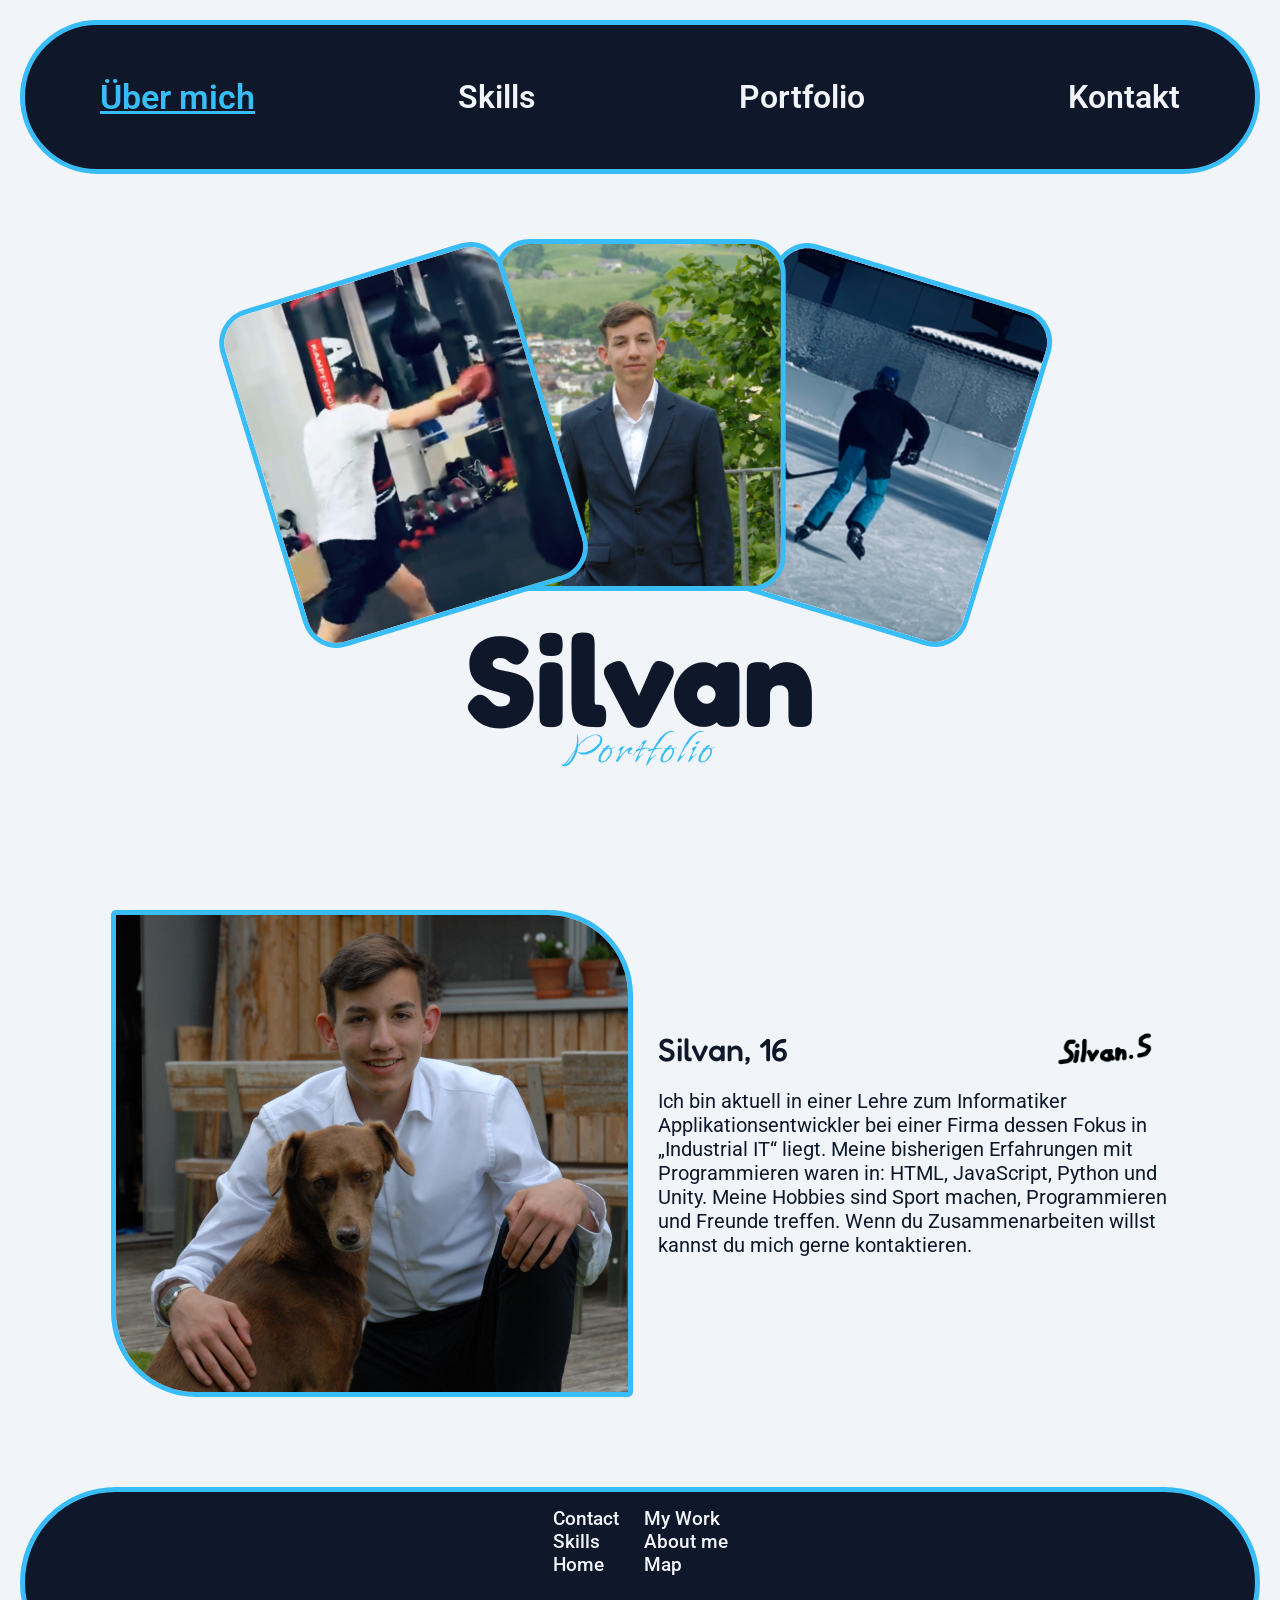
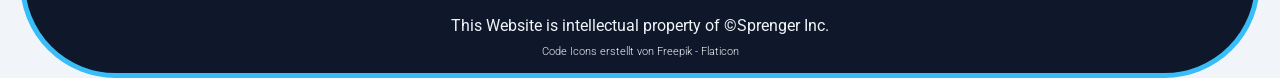
==== index.html @ a29e8972 "Fixed Images" ====
<!DOCTYPE html>
<html lang="en">
<head>
    <meta charset="UTF-8">
    <meta name="viewport" content="width=device-width, initial-scale=1.0">
    <title>Portfolio</title>
    <!-- <link rel="icon" type="image/x-icon" href="images/favicon.ico"> -->
    <link rel="icon" type="image/x-icon" href="images/favicon.png">

    <link rel="preconnect" href="https://fonts.googleapis.com">
    <link rel="preconnect" href="https://fonts.gstatic.com" crossorigin>
    <link href="https://fonts.googleapis.com/css2?family=Inter:ital,opsz,wght@0,14..32,100..900;1,14..32,100..900&family=Roboto:ital,wght@0,100..900;1,100..900&display=swap" rel="stylesheet">
    
    <link rel="preconnect" href="https://fonts.googleapis.com">
    <link rel="preconnect" href="https://fonts.gstatic.com" crossorigin>
    <link href="https://fonts.googleapis.com/css2?family=Inter:ital,opsz,wght@0,14..32,100..900;1,14..32,100..900&family=Island+Moments&family=Roboto:ital,wght@0,100..900;1,100..900&display=swap" rel="stylesheet">

    <link rel="preconnect" href="https://fonts.googleapis.com">
    <link rel="preconnect" href="https://fonts.gstatic.com" crossorigin>
    <link href="https://fonts.googleapis.com/css2?family=Fredoka:wght@300..700&display=swap" rel="stylesheet">

    <link rel="stylesheet" href="styles.css">
</head>
<body class="body">
    <div class="inner-body">
        <header class="header">
            <nav class="inner-header">
                <div class="nav-item-div">
                    <a class="a-link" href="index.html">
                        <span class="a-text highlighted-a-text">
                            Über mich
                        </span>
                    </a>
                </div>
                <div class="nav-item-div">
                    <a class="a-link" href="skills.html">
                        <span class="a-text">
                            Skills
                        </span>
                    </a>
                </div>
                <div class="nav-item-div">
                    <a class="a-link" href="portfolio.html">
                        <span class="a-text">
                            Portfolio
                        </span>
                    </a>
                </div>
                <div class="nav-item-div">
                    <a class="a-link" href="contact.html">
                        <span class="a-text">
                            Kontakt
                        </span>
                    </a>
                </div>
            </nav>
        </header>
        <main class="main">
            <div class="container">
                <div class="main-images-div">
                    <img class="image image-nr-1" alt="Guy is Boxing" src="/images/boxing-guy.PNG"> 
                    <img class="image image-nr-2" alt="Guy doing Public Relations" src="/images/guy-with-suit.png">
                    <img class="image image-nr-3" alt="Guy is playing Ice Hockey" src="/images/guy-iceskating.PNG">
                </div>
                <div class="title-subtitle-div">
                    <span class="main-title">Silvan</span>
                    <span class="main-subtitle">Portfolio</span>
                </div>
            </div>

            <div class="container container-2">
                <div class="inner-container-2">
                    <img class="container-2-image-with-dogs" alt="Guy with beautiful Dog" src="images/Screenshot 2026-05-21 190339.png">
                    <div class="title-signature-text-div">
                        <div class="title-signature-div">
                            <span class="text-title-span">Silvan, 16</span>
                            <img class="signature-img" alt="Guys awesome Signature" src="images/IMG_4884.PNG">
                        </div>
                        <p class="main-paragraph">
                            Ich bin aktuell in einer Lehre zum Informatiker Applikationsentwickler bei einer Firma dessen Fokus in „Industrial IT“ liegt. Meine bisherigen Erfahrungen mit Programmieren waren in: HTML, JavaScript, Python und Unity. Meine Hobbies sind Sport machen, Programmieren und Freunde treffen. Wenn du Zusammenarbeiten willst kannst du mich gerne kontaktieren.
                        </p>
                    </div>
                </div>
            </div>
        </main>
        <footer class="footer">
            <div class="inner-footer">
                <div class="footer-left">
                    <a class="footer-link" href="#">
                        <span class="footer-link-text">
                            Contact
                        </span>
                    </a>
                    <a class="footer-link" href="#">
                        <span class="footer-link-text">
                            Skills
                        </span>
                    </a>
                    <a class="footer-link" href="#">
                        <span class="footer-link-text">
                            Home
                        </span>
                    </a>
                </div>
                <div class="footer-right">
                    <a class="footer-link" href="#">
                        <span class="footer-link-text">
                            My Work
                        </span>
                    </a>
                    <a class="footer-link" href="#">
                        <span class="footer-link-text">
                            About me
                        </span>
                    </a>
                    <a class="footer-link" href="#">
                        <span class="footer-link-text">
                            Map
                        </span>
                    </a>
                </div>
            </div>

            <div class="trademarks-div">
                <span class="copyright">This Website is intellectual property of &copy;Sprenger Inc.</span>
                <a class="flaticon-link" href="https://www.flaticon.com/de/kostenlose-icons/code" title="code Icons">Code Icons erstellt von Freepik - Flaticon</a>
            </div>
        </footer>
    </div>
</body>
</html>
---- styles.css ----
:root {
    --black: #0F172A;
    --gray: #1E293B;
    --blue: #334155;
    --light-blue: #38BDF8;
    --white: #F1F5F9;
}

::-moz-selection {

    background-color: var(--light-blue);
    /* background-color: var(--light-blue); */
    color: #000;
    text-shadow: none;
}

::selection {

    background-color: var(--light-blue);
    /* background-color: var(--light-blue); */
    color: #000;
    text-shadow: none;
}

.body {
    font-family: 'Roboto', sans-serif;
    background-color: var(--white);
    color: var(--black);
    height: 100%;
    margin: 0;

    display: flex;
    flex-direction: column;

}

.inner-body {
    min-height: 100vh;
    display: flex;
    flex-direction: column;
    justify-content: space-between;
    padding-top: 20px;
    padding-right: 20px;
    padding-left: 20px;
}

.header {
    display: flex;
    flex-direction: column;
    justify-content: center;
    align-items: center;
    background-color: var(--black);
    color: var(--white);
    /* padding: 25px; */
    /* height: 13.55vh; */
    height: 16vh;
    padding: 0px;
    border-radius: 42px;
    border: solid 5px var(--light-blue);
}

.inner-header {
    display: flex;
    flex-direction: row;
    justify-content: space-between;
    width: 100%;
}

.nav-item-div:first-child {
    padding-left: 75px;
}

.nav-item-div:last-child {
    padding-right: 75px;
}

.nav-item-div {
    padding: 5px;
}

.a-link {
    color: var(--white);
    text-decoration: none;
    text-decoration-color: var(--white);
    text-decoration-style: solid;
    text-decoration-thickness: 1px; 

    transition: all .3s ease;
}
.a-link:hover {
    text-decoration: underline;
}

.a-text {
    color: var(--white);
    font-size: 2rem;
    font-weight: 600;
}

.highlighted-a-text {
    color: var(--light-blue);
    text-decoration: underline;
    font-weight: 600;
    font-size: 2.1rem;
}

.main {
    display: flex;
    flex-direction: column;
    justify-content: center;
    align-items: center;

    width: 100%;
    background-color: var(--white);
    
    cursor: url('images/cursor.png'), auto;
}

.container {
    display: flex;
    flex-direction: column;
    justify-content: center;
    align-items: center;
    width: 100%;

    margin-top: 5px;
    margin-bottom: 40px;
}

.main-images-div {
    display: flex;
    flex-direction: row;
    justify-content: center;
    align-items: center;
    position: relative;
    max-width: 800px;
    /* height: 300px; */
    min-height: 45vh;
    
    margin-top: 50px;
    /* margin: 60px auto; */
}

.image {
    height: 38vh;
    width: auto;
    position: absolute;
    border: solid 5px var(--light-blue);
    border-radius: 35px;
    object-fit: contain;
    /* transform-origin: bottom center; */
}

/* Left image */
.image-nr-1 {
    /* height: 33vh;
    width: 26.91vw;
    object-fit: contain;*/

    /* border-radius: 75px; */
    left: 50%;
    transform: translateX(-130%) rotate(-17deg);
    top: 40px;
    z-index: 3;
}

/* Middle image */
.image-nr-2 {
    /* height: 33vh;
    width: 26.91vw; 
    object-fit: contain;*/

    /* border-radius: 75px; */
    left: 50%;
    transform: translateX(-50%) rotate(0deg);
    top: 10px;
    z-index: 2;
}

/* Right image */
.image-nr-3 {
    /* height: 33vh;
    width: 26.91vw; 
    object-fit: contain;*/

    /* border-radius: 75px; */
    left: 50%;
    transform: translateX(30%) rotate(17deg);
    top: 40px;
    z-index: 1;
}

.title-subtitle-div {
    display: flex;
    flex-direction: column;
    justify-content: center;
    align-items: center;
}

.main-title {
    font-family: "Fredoka";
    font-size: 8rem;
    line-height: 0.7;
    font-weight: 700;
}

.main-subtitle {
    font-family: "Island Moments", cursive;
    font-size: 3.5rem;
    font-weight: 400;
    line-height: 1;
    letter-spacing: 0.02em;
    color: var(--light-blue);
}

.container-2 {
    margin-top: 10vh;
    margin-bottom: 10vh;
}

.inner-container-2 {
    display: flex;
    flex-direction: row;
    justify-content: center;
    align-items: center;
    gap: 25px;
}

.container-2-image-with-dogs {
    width: 40vw;
    max-width: 650px;
    height: auto;

    border-radius: 5px 85px 5px 85px;
    border: solid 5px var(--light-blue);
}

.title-signature-text-div {
    display: flex;
    flex-direction: column;
    justify-content: center;
    align-items: center;

    width: 40vw;
    height: auto;
}

.title-signature-div {
    display: flex;
    flex-direction: row;
    justify-content: space-between;
    align-items: center;

    width: 100%;
}

.text-title-span {
    font-family: "Fredoka";
    font-size: 2rem;
    font-weight: 500;
}


.signature-img {
    width: 100px;
    height: auto;
    margin-right: 15px;
}

.main-paragraph {
    font-size: 1.25rem;
}

.footer {
    background-color: var(--black);
    color: var(--white);
    padding: 15px 25px 0px 25px;
    border-radius: 50px 50px 0px 0px;
    border: solid 5px var(--light-blue);
    gap: 25px;

    display: flex;
    flex-direction: column;
    justify-content: center;
    align-items: center;
}

.inner-footer {
    display: flex;
    flex-direction: row;
    justify-content: center;
    gap: 25px;
}

.footer-left {
    display: flex;
    flex-direction: column;
    justify-content: flex-end;
}

.footer-right {
    display: flex;
    flex-direction: column;
    justify-content: flex-start;
}

.trademarks-div {
    display: flex;
    flex-direction: column;
    justify-content: center;
    align-items: center;
    margin: 15px;
}

.flaticon-link {
    color: var(--white);
    font-size: 0.7rem;
    font-weight: 300;
    text-decoration: none;
}

.copyright {
    color: var(--white);
    padding-bottom: 10px;

    text-align: center;
}

.footer-link {
    text-decoration: none;
}

.footer-link-text {
    color: var(--white);
    font-size: 1.2rem;
    font-weight: 500;
}

@media (orientation: landscape) {
    .header {
        border-radius: 100px;
    }

    .inner-header {
        display: flex;
        flex-direction: row;
        justify-content: space-between;
        align-items: center;
    }

    .nav-item-div:first-child {
        padding-left: 75px;
    }
    
    .nav-item-div:last-child {
        padding-right: 75px;
    }


    .footer {
        border-radius: 100px;
    }

    .inner-footer {
        display: flex;
        flex-direction: row;
        justify-content: center;
        align-items: center;
    }
}

@media (orientation: portrait) {
    .header {
        border-radius: 50px;
        height: auto;
    }

    .inner-header {
        display: flex;
        flex-direction: column;
        justify-content: center;
        align-items: center;
    }

    .nav-item-div:first-child {
        padding-left: 0px;
    }
    
    .nav-item-div:last-child {
        padding-right: 0px;
    }

    /* .main-images-div {
        display: flex;
        flex-direction: column;
        justify-content: center;
        align-items: center;
        position: relative;
        width: 100%;

        gap: 20px;
    }

    .image {
        position: static;
        height: 38vh;
        width: auto;
    }

    .image-nr-1,
    .image-nr-2,
    .image-nr-3 {
        left: 0%;
        transform: translateX(0%) rotate(0deg);
        top: 0px;
        z-index: 0;
    } */


    .main-images-div {
        position: relative;
        width: 100%;
        height: 75vh;

        display: flex;
        justify-content: center;
        align-items: center;
    }

    .image {
        position: absolute;
        height: 32vh;
        width: auto;
        transform-origin: bottom center;
    }


    .image-nr-1 {
        left: 50%;
        top: 0%;
        transform: translateX(-50%) rotate(0deg);
        z-index: 1;
    }

    .image-nr-2 {
        left: 50%;
        top: 25%;
        transform: translateX(-50%) rotate(0deg);
        z-index: 2;
    }

    .image-nr-3 {
        left: 50%;
        top: 50%;
        transform: translateX(-50%) rotate(0deg);
        z-index: 3;
    }

    .inner-container-2 {
        display: flex;
        flex-direction: column;
    }

    .footer {
        border-radius: 100px;
    }

    .inner-footer {
        display: flex;
        flex-direction: row;
        justify-content: center;
        align-items: center;
    }
}
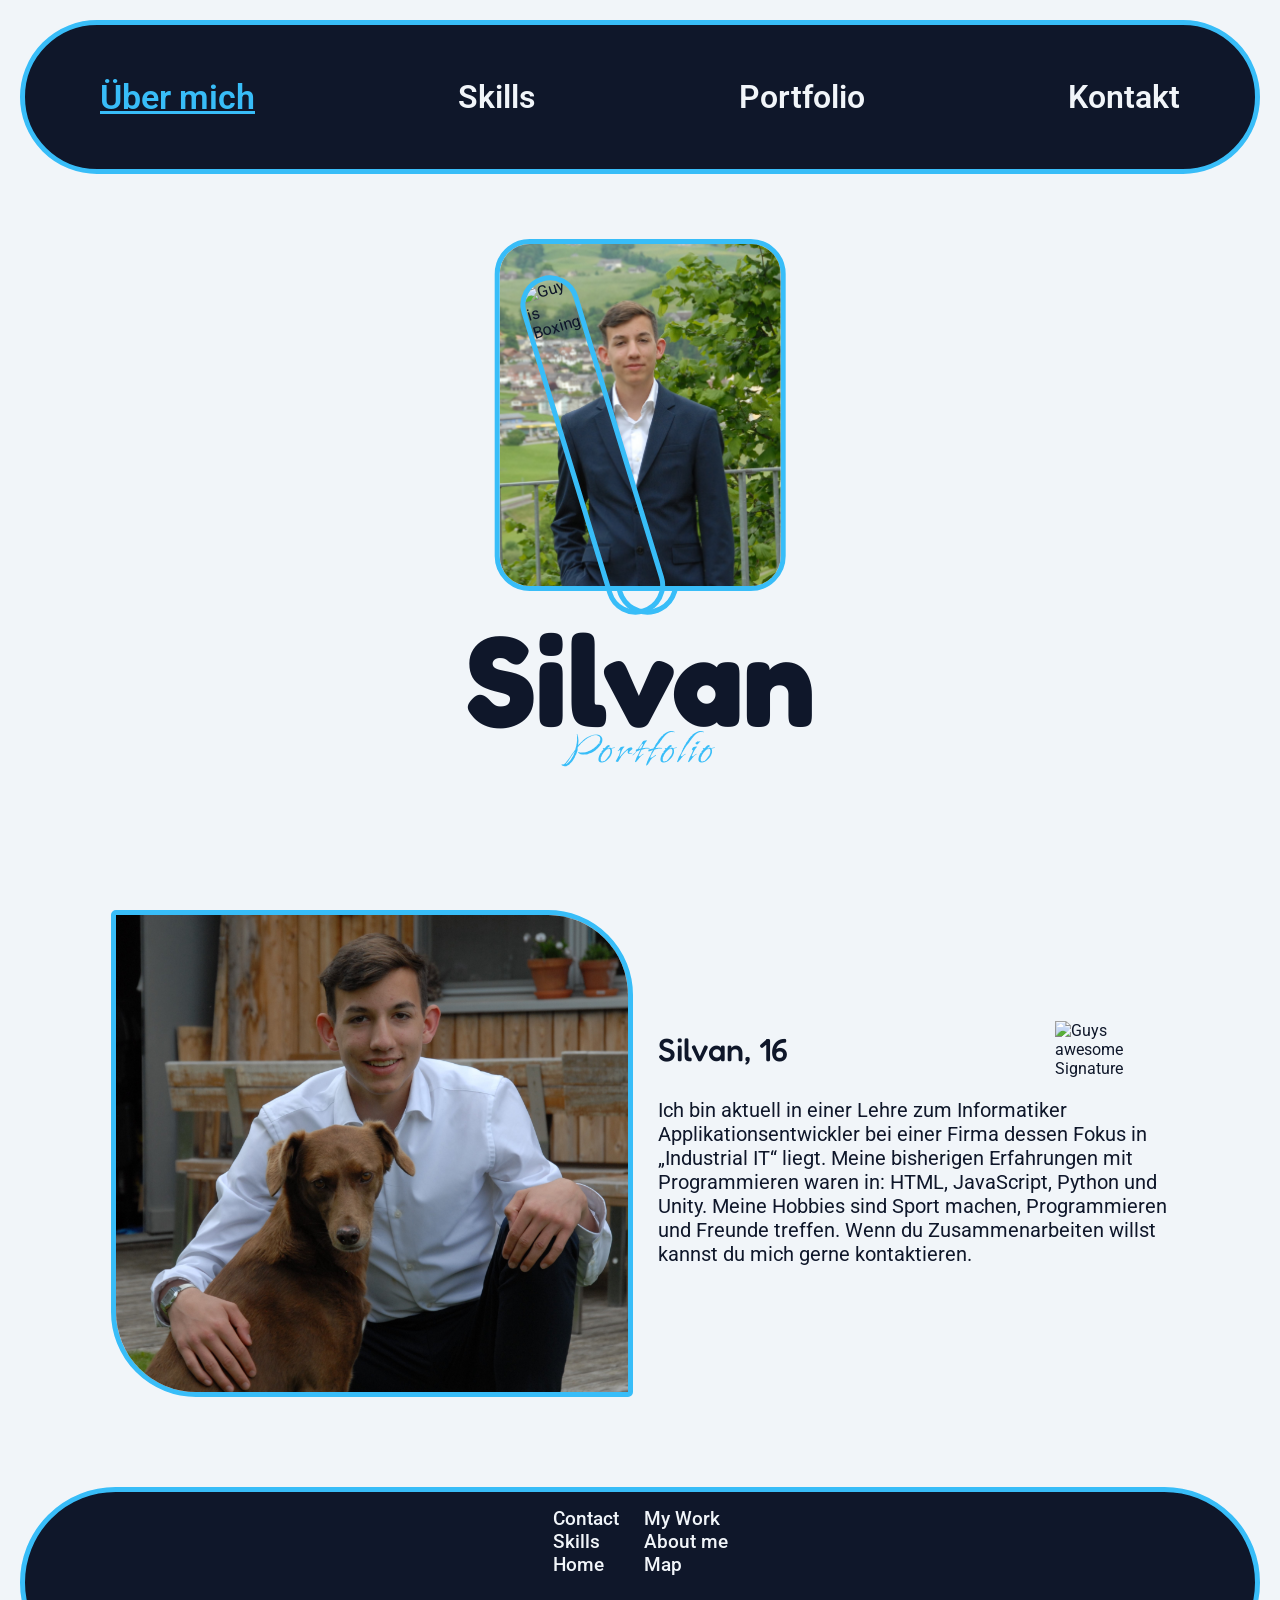
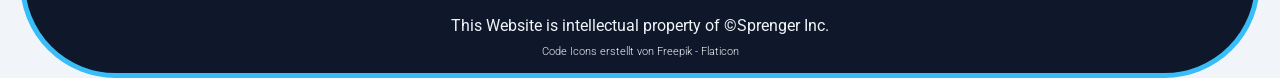
==== commit 21e0b4c5: "Fix of Images 2" ====
--- a/index.html
+++ b/index.html
@@ -58,9 +58,9 @@
         <main class="main">
             <div class="container">
                 <div class="main-images-div">
-                    <img class="image image-nr-1" alt="Guy is Boxing" src="/images/boxing-guy.PNG"> 
+                    <img class="image image-nr-1" alt="Guy is Boxing" src="/images/boxing-guy.png"> 
                     <img class="image image-nr-2" alt="Guy doing Public Relations" src="/images/guy-with-suit.png">
-                    <img class="image image-nr-3" alt="Guy is playing Ice Hockey" src="/images/guy-iceskating.PNG">
+                    <img class="image image-nr-3" alt="Guy is playing Ice Hockey" src="/images/guy-iceskating.png">
                 </div>
                 <div class="title-subtitle-div">
                     <span class="main-title">Silvan</span>
@@ -74,7 +74,7 @@
                     <div class="title-signature-text-div">
                         <div class="title-signature-div">
                             <span class="text-title-span">Silvan, 16</span>
-                            <img class="signature-img" alt="Guys awesome Signature" src="images/IMG_4884.PNG">
+                            <img class="signature-img" alt="Guys awesome Signature" src="images/IMG_4884.png">
                         </div>
                         <p class="main-paragraph">
                             Ich bin aktuell in einer Lehre zum Informatiker Applikationsentwickler bei einer Firma dessen Fokus in „Industrial IT“ liegt. Meine bisherigen Erfahrungen mit Programmieren waren in: HTML, JavaScript, Python und Unity. Meine Hobbies sind Sport machen, Programmieren und Freunde treffen. Wenn du Zusammenarbeiten willst kannst du mich gerne kontaktieren.
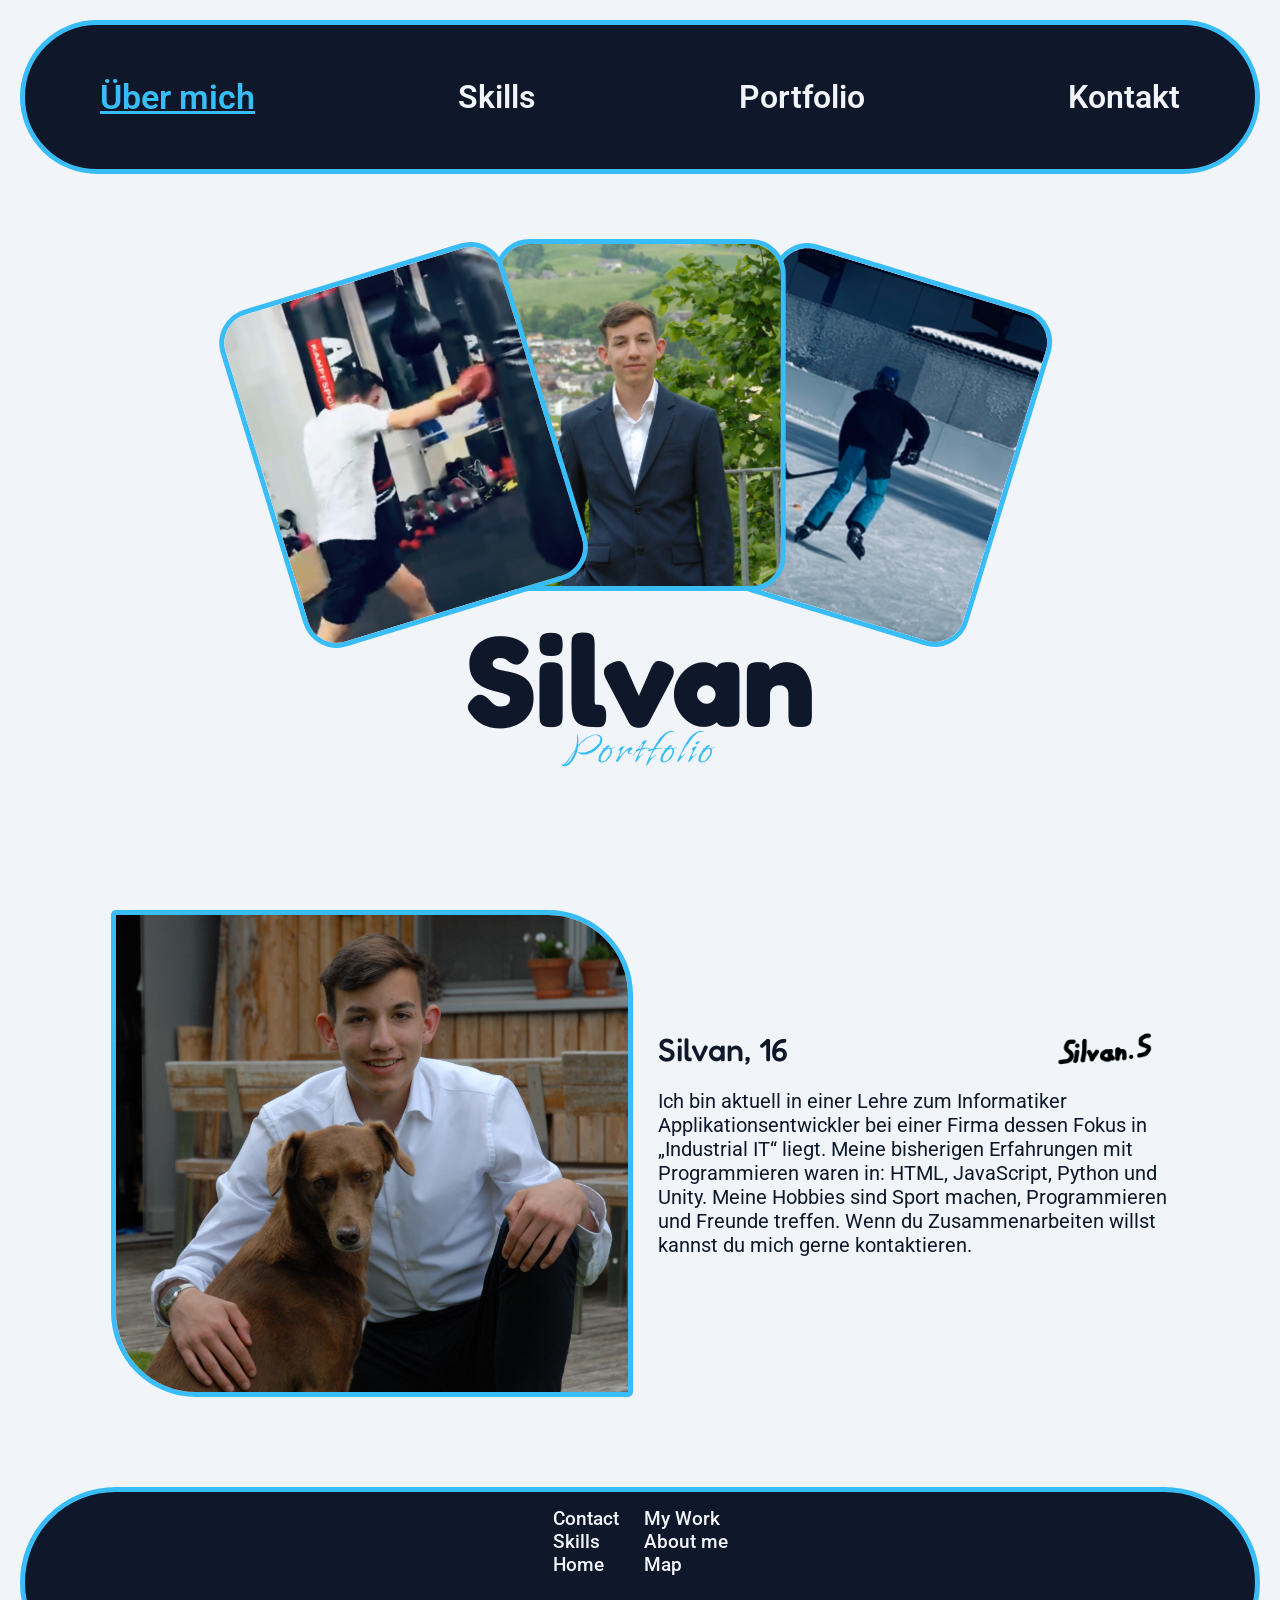
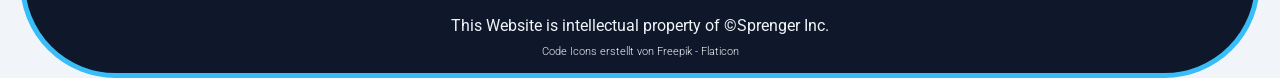
==== commit ed376e10: "Fixed Images by Renaming" ====
--- a/index.html
+++ b/index.html
@@ -58,9 +58,9 @@
         <main class="main">
             <div class="container">
                 <div class="main-images-div">
-                    <img class="image image-nr-1" alt="Guy is Boxing" src="/images/boxing-guy.png"> 
-                    <img class="image image-nr-2" alt="Guy doing Public Relations" src="/images/guy-with-suit.png">
-                    <img class="image image-nr-3" alt="Guy is playing Ice Hockey" src="/images/guy-iceskating.png">
+                    <img class="image image-nr-1" alt="Guy is Boxing" src="images/guy-boxing.png"> 
+                    <img class="image image-nr-2" alt="Guy doing Public Relations" src="images/guy-wearing-suit.png">
+                    <img class="image image-nr-3" alt="Guy is playing Ice Hockey" src="images/guy-skating-on-ice.png">
                 </div>
                 <div class="title-subtitle-div">
                     <span class="main-title">Silvan</span>
@@ -74,7 +74,7 @@
                     <div class="title-signature-text-div">
                         <div class="title-signature-div">
                             <span class="text-title-span">Silvan, 16</span>
-                            <img class="signature-img" alt="Guys awesome Signature" src="images/IMG_4884.png">
+                            <img class="signature-img" alt="Guys awesome Signature" src="images/signature.png">
                         </div>
                         <p class="main-paragraph">
                             Ich bin aktuell in einer Lehre zum Informatiker Applikationsentwickler bei einer Firma dessen Fokus in „Industrial IT“ liegt. Meine bisherigen Erfahrungen mit Programmieren waren in: HTML, JavaScript, Python und Unity. Meine Hobbies sind Sport machen, Programmieren und Freunde treffen. Wenn du Zusammenarbeiten willst kannst du mich gerne kontaktieren.
@@ -117,7 +117,7 @@
                         <span class="footer-link-text">
                             Map
                         </span>
-                    </a>
+                    </a> 
                 </div>
             </div>
 
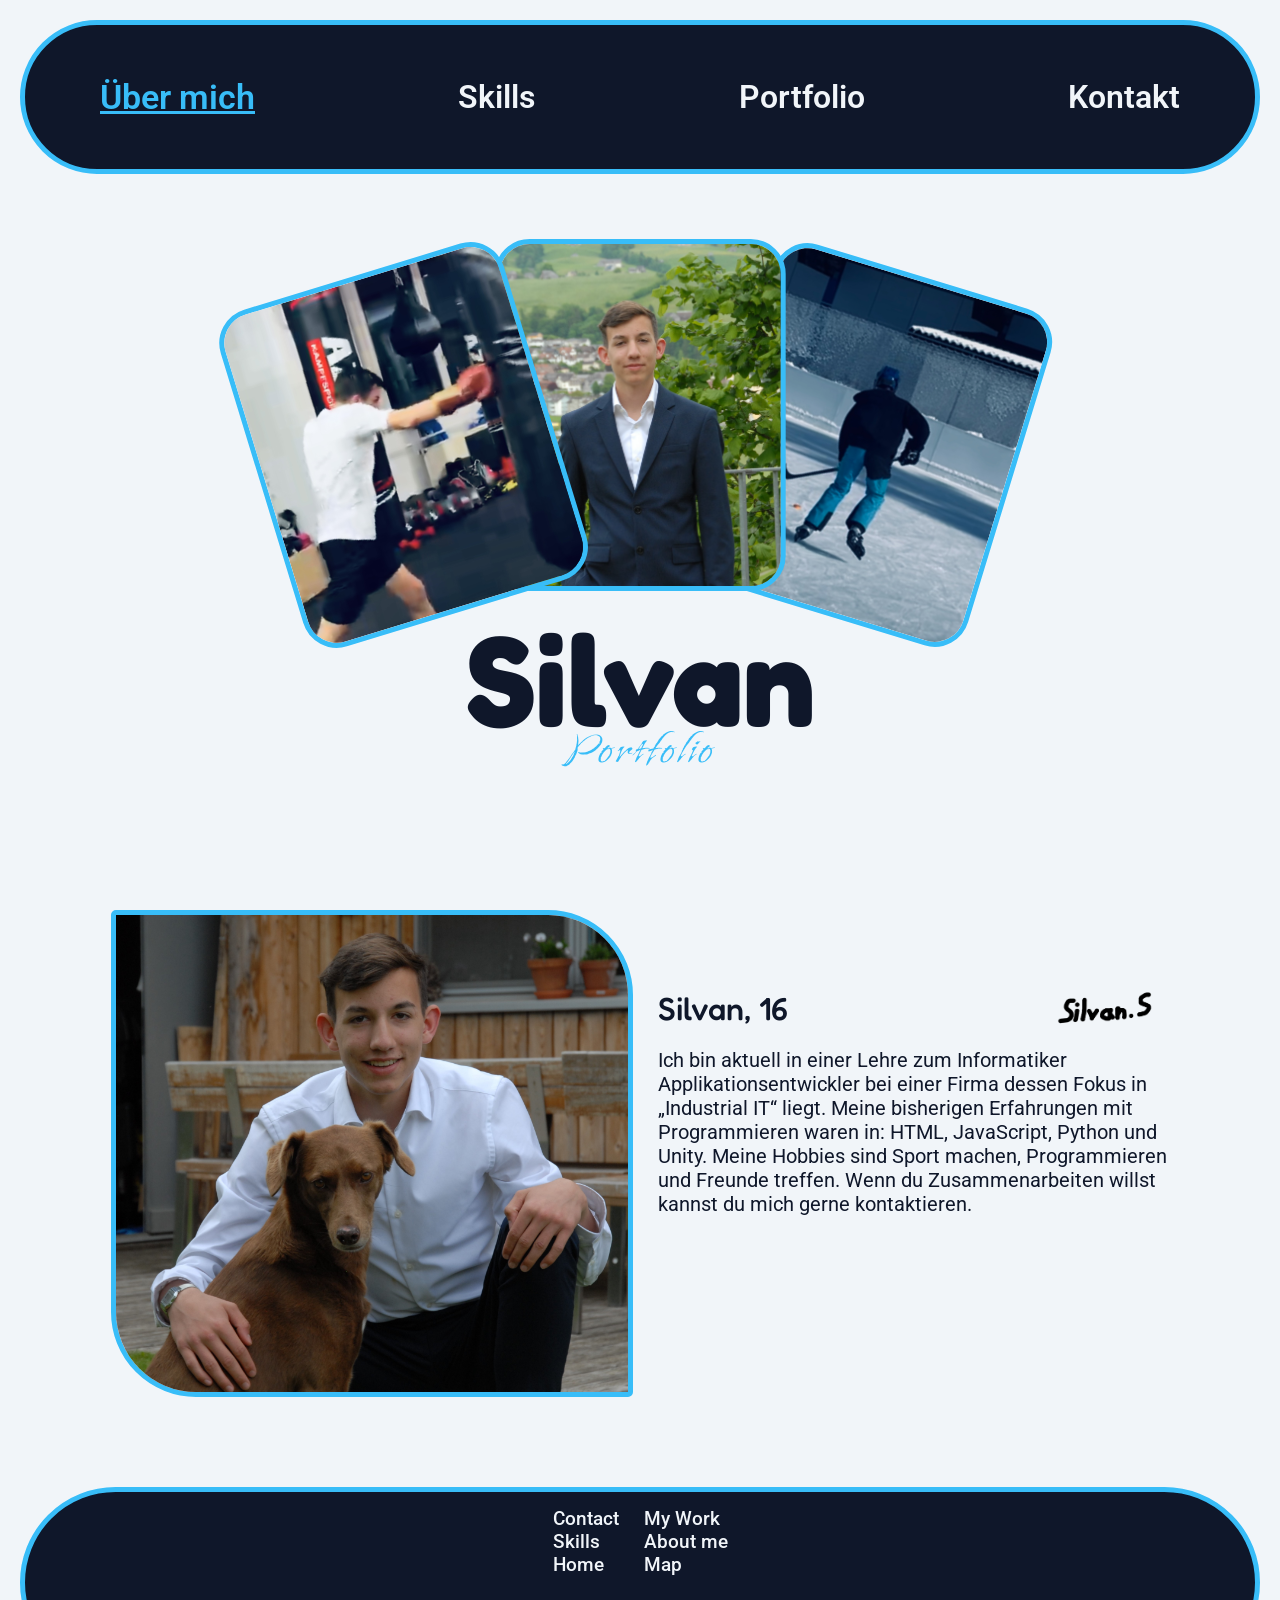
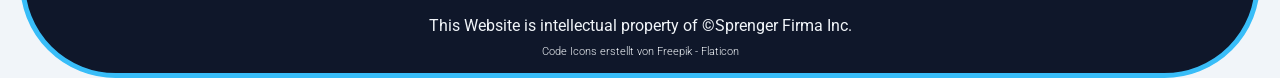
==== commit 6c8e4166: "Fix Modal usw add Video" ====
--- a/index.html
+++ b/index.html
@@ -122,7 +122,7 @@
             </div>
 
             <div class="trademarks-div">
-                <span class="copyright">This Website is intellectual property of &copy;Sprenger Inc.</span>
+                <span class="copyright">This Website is intellectual property of &copy;Sprenger Firma Inc.</span>
                 <a class="flaticon-link" href="https://www.flaticon.com/de/kostenlose-icons/code" title="code Icons">Code Icons erstellt von Freepik - Flaticon</a>
             </div>
         </footer>
--- a/styles.css
+++ b/styles.css
@@ -269,6 +269,8 @@
 
 .main-paragraph {
     font-size: 1.25rem;
+    height: 250px;
+    overflow: auto;
 }
 
 .footer {
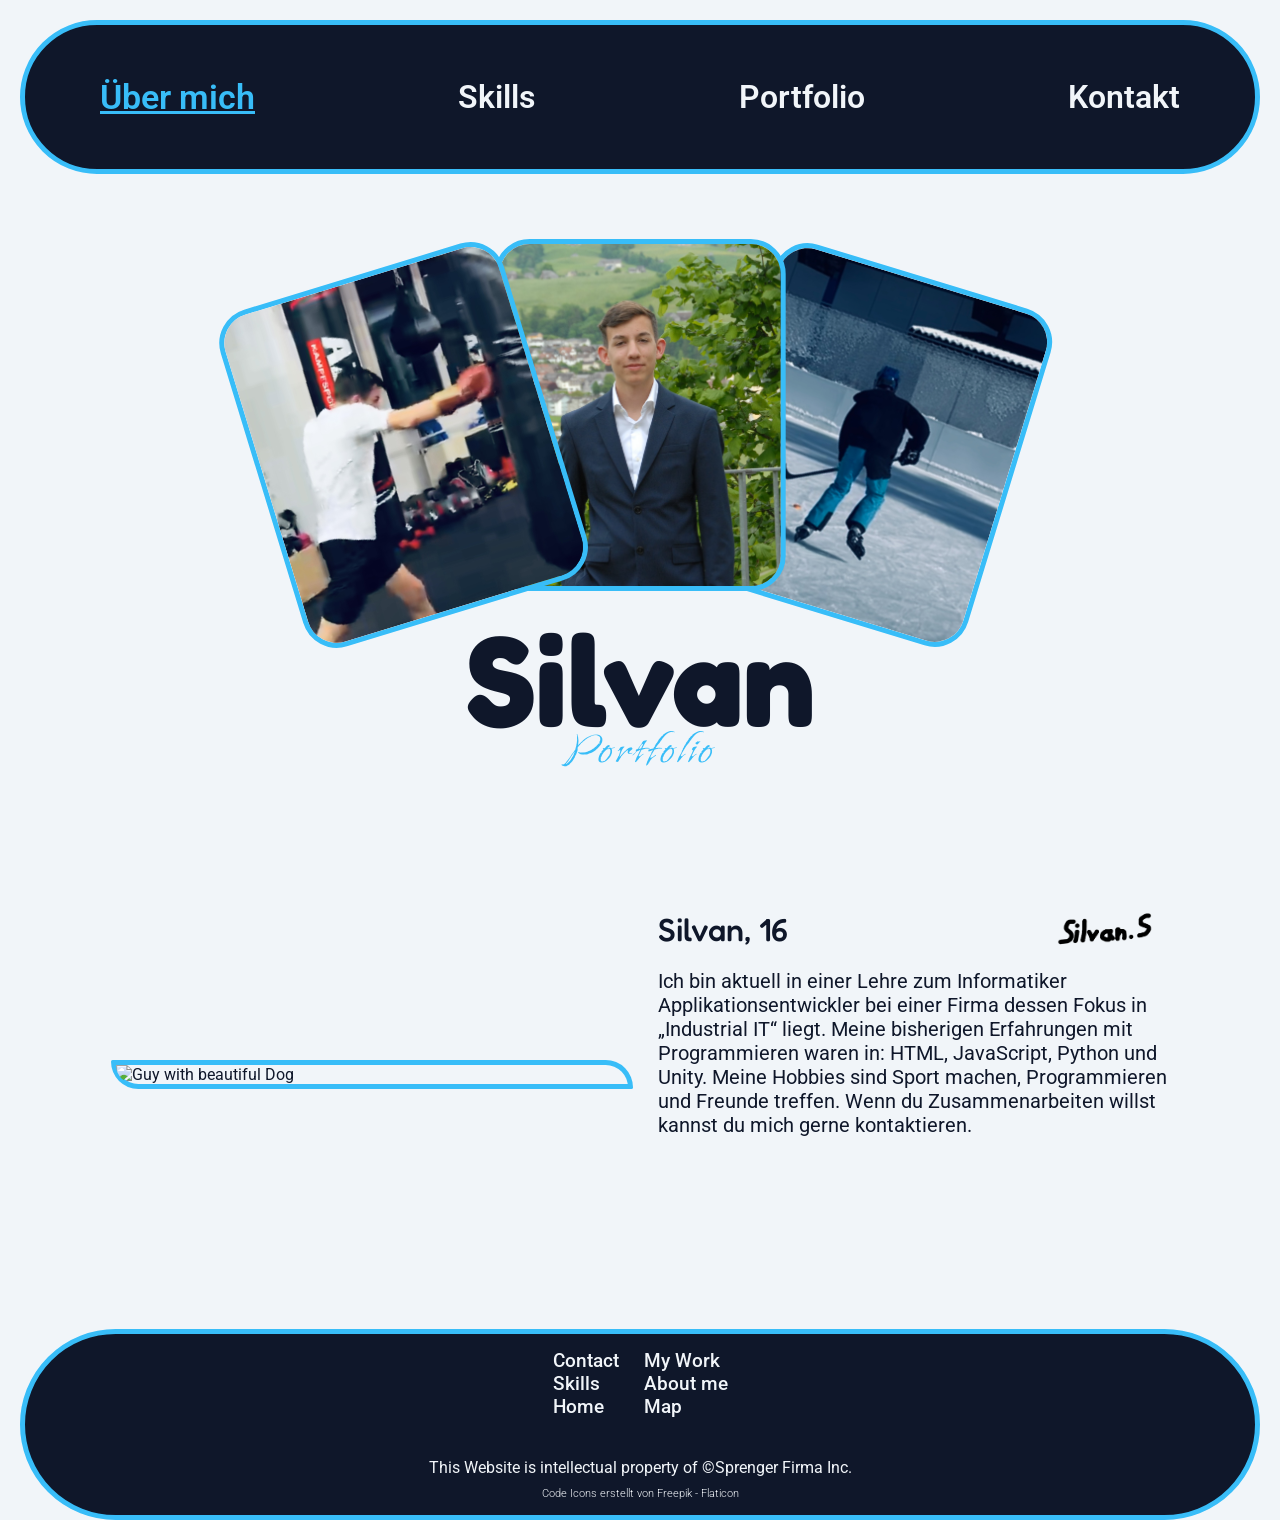
==== commit c217c6b2: "Fixing Issues Deleted unused images" ====
--- a/index.html
+++ b/index.html
@@ -69,7 +69,7 @@
             </div>
 
             <div class="container container-2">
-                <div class="inner-container-2">
+                <div class="inner-container-2" id="about-me">
                     <img class="container-2-image-with-dogs" alt="Guy with beautiful Dog" src="images/Screenshot 2026-05-21 190339.png">
                     <div class="title-signature-text-div">
                         <div class="title-signature-div">
@@ -86,38 +86,38 @@
         <footer class="footer">
             <div class="inner-footer">
                 <div class="footer-left">
-                    <a class="footer-link" href="#">
+                    <a class="footer-link" href="contact.html">
                         <span class="footer-link-text">
                             Contact
                         </span>
                     </a>
-                    <a class="footer-link" href="#">
+                    <a class="footer-link" href="skills.html">
                         <span class="footer-link-text">
                             Skills
                         </span>
                     </a>
-                    <a class="footer-link" href="#">
+                    <a class="footer-link" href="index.html">
                         <span class="footer-link-text">
                             Home
                         </span>
                     </a>
                 </div>
                 <div class="footer-right">
-                    <a class="footer-link" href="#">
+                    <a class="footer-link" href="portfolio.html">
                         <span class="footer-link-text">
                             My Work
                         </span>
                     </a>
-                    <a class="footer-link" href="#">
+                    <a class="footer-link" href="index.html#">
                         <span class="footer-link-text">
                             About me
                         </span>
                     </a>
-                    <a class="footer-link" href="#">
+                    <a class="footer-link" href="index.html#about-me">
                         <span class="footer-link-text">
                             Map
                         </span>
-                    </a> 
+                    </a>
                 </div>
             </div>
 
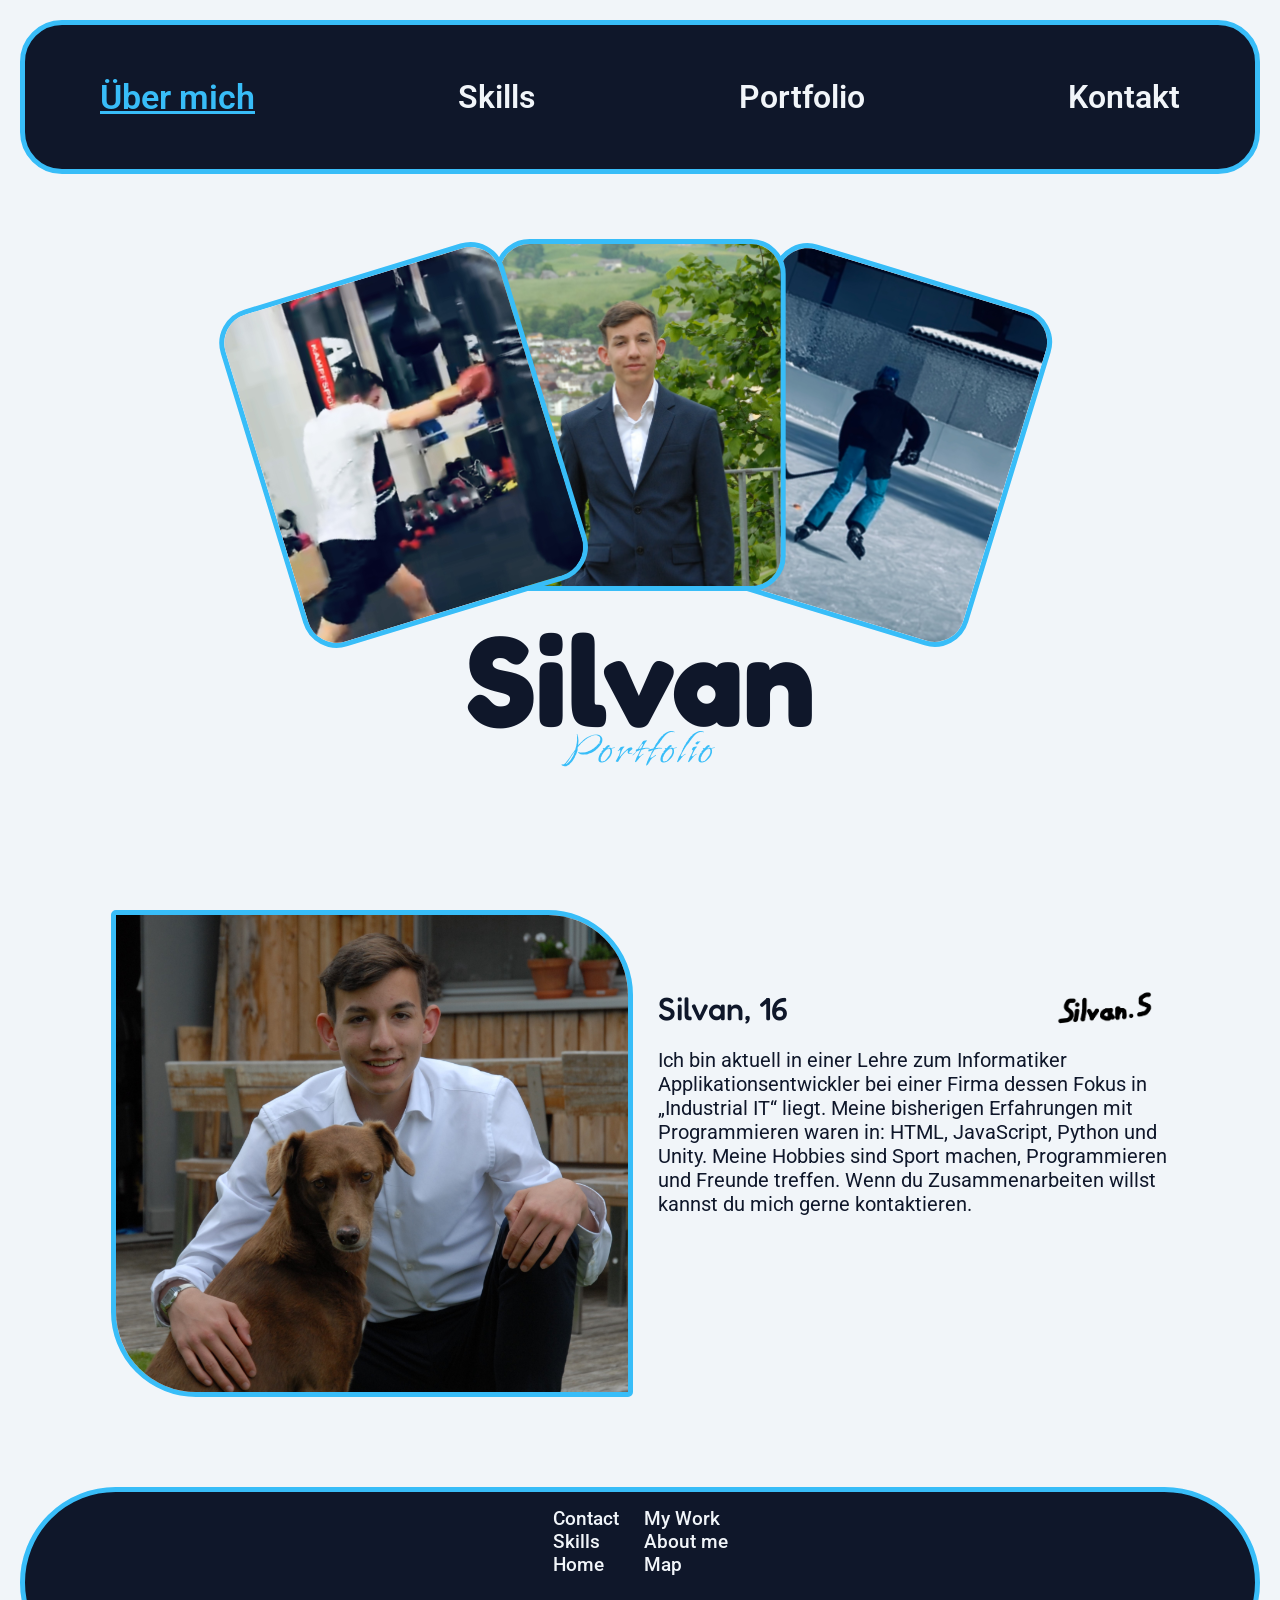
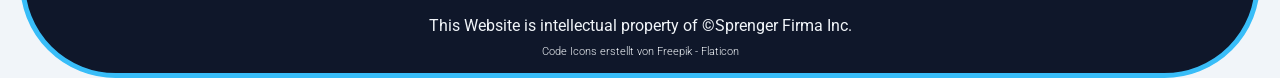
==== commit 49409271: "Fix Modal Width Responsiveness" ====
--- a/index.html
+++ b/index.html
@@ -108,7 +108,7 @@
                             My Work
                         </span>
                     </a>
-                    <a class="footer-link" href="index.html#">
+                    <a class="footer-link" href="index.html#about-me">
                         <span class="footer-link-text">
                             About me
                         </span>
--- a/styles.css
+++ b/styles.css
@@ -339,9 +339,6 @@
 }
 
 @media (orientation: landscape) {
-    .header {
-        border-radius: 100px;
-    }
 
     .inner-header {
         display: flex;
